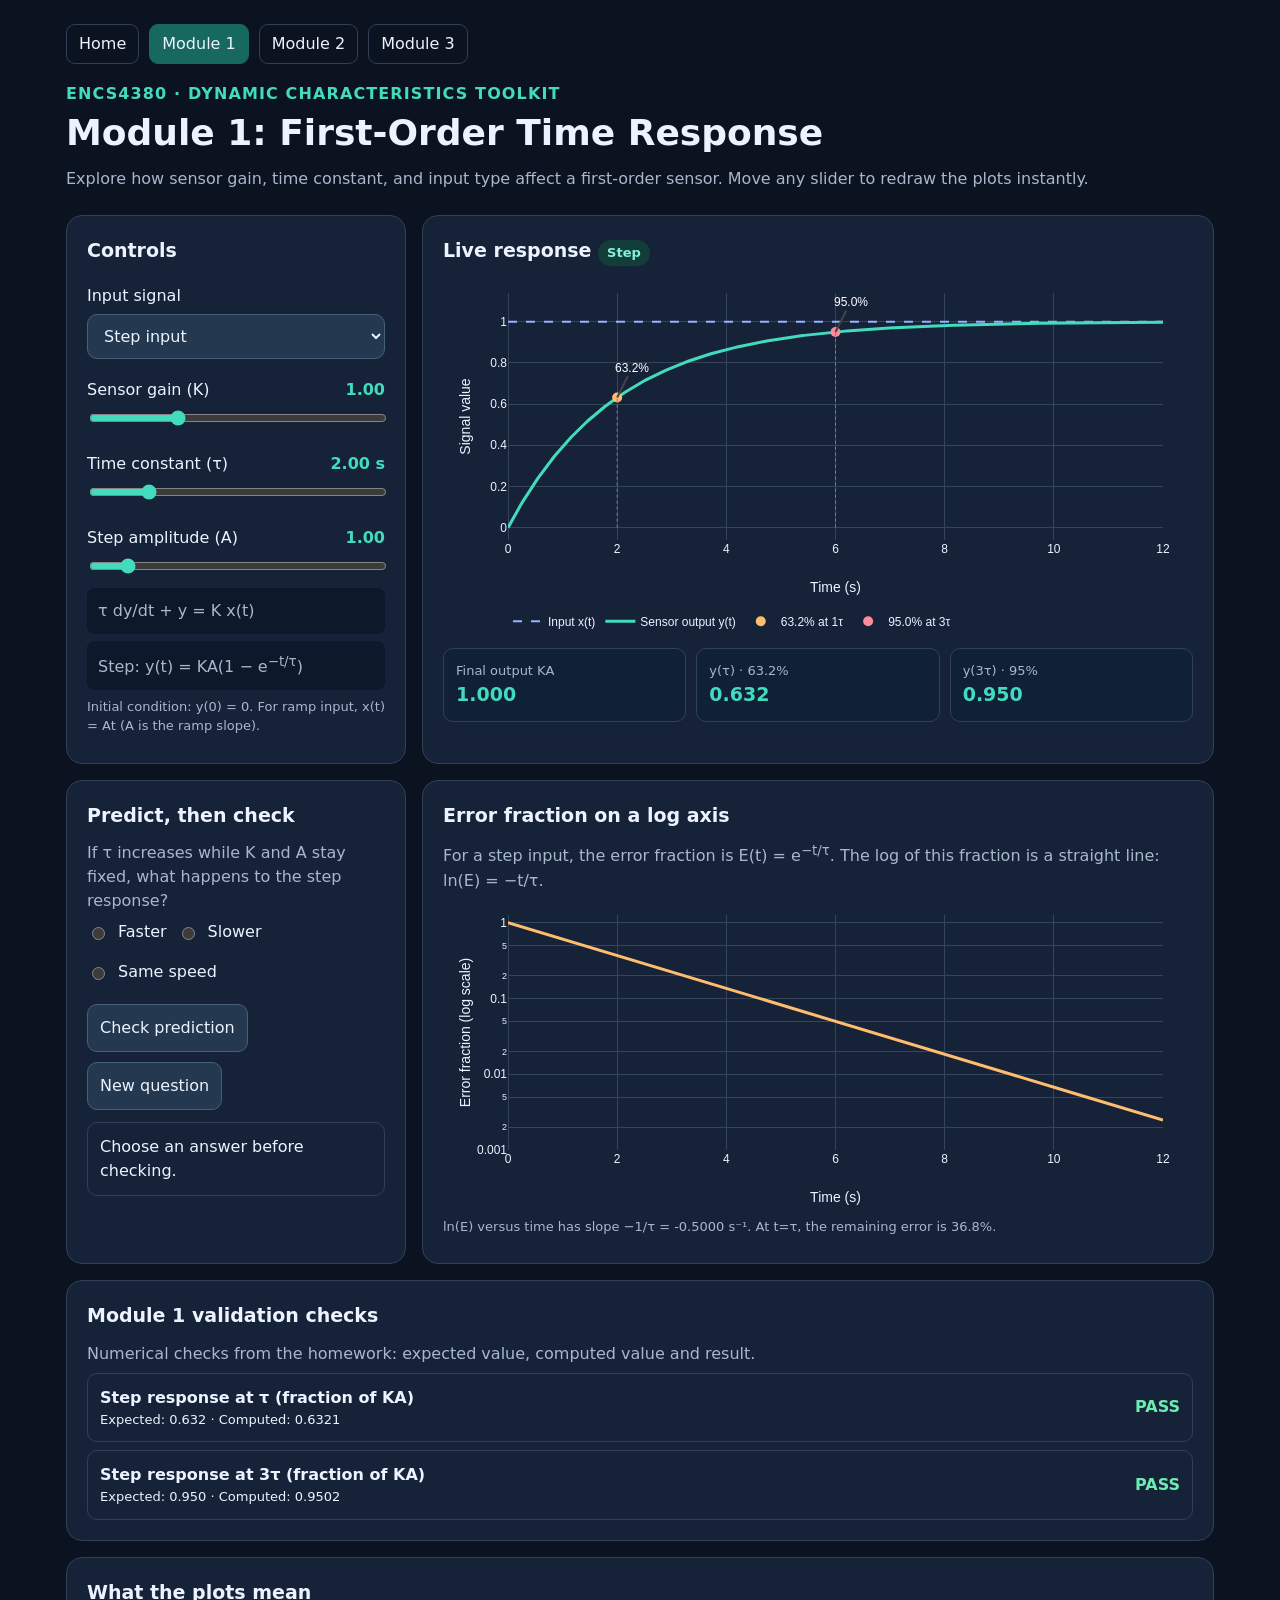
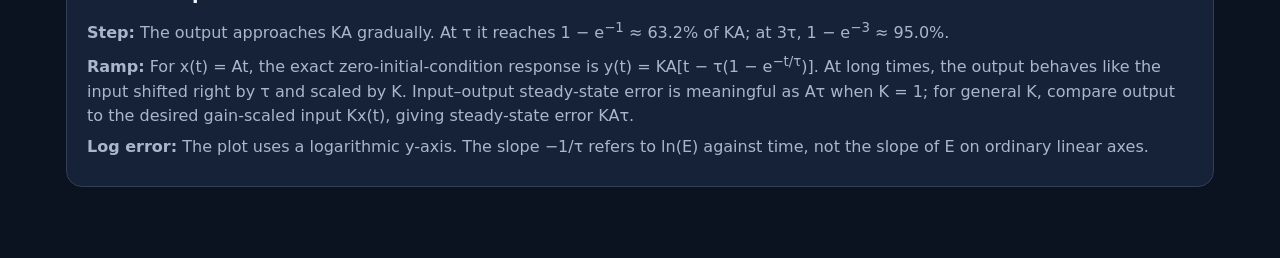
==== module1.html @ 41f108ec "Checkpoint 2" ====
<!DOCTYPE html>
<html lang="en">
<head>
<meta charset="UTF-8" />
<meta name="viewport" content="width=device-width,initial-scale=1" />
<title>ENCS4380 | Module 1 – First-Order Time Response</title>
<script src="https://cdn.plot.ly/plotly-2.35.2.min.js"></script>
<style>
:root{color-scheme:dark;--bg:#0b1220;--surface:#162238;--text:#ecf3ff;--muted:#a9b7cb;--line:#324057;--accent:#42dbbe;--orange:#ffbd6e}*{box-sizing:border-box}body{margin:0;font:16px/1.5 system-ui,Arial,sans-serif;background:var(--bg);color:var(--text)}main{max-width:1180px;margin:auto;padding:24px 16px 55px}h1{font-size:clamp(24px,4vw,36px);margin:0}h2{font-size:19px;margin:0 0 12px}p{margin:7px 0;color:var(--muted)}header{margin-bottom:24px}.eyebrow{color:var(--accent);font-weight:700;letter-spacing:.07em}.grid{display:grid;grid-template-columns:minmax(260px,340px) 1fr;gap:16px}.card{background:var(--surface);border:1px solid var(--line);border-radius:16px;padding:20px;margin-bottom:16px;min-width:0}.control{margin-top:19px}label{display:flex;justify-content:space-between;gap:10px;margin-bottom:6px}output{color:var(--accent);font-weight:700}input[type=range]{width:100%;accent-color:var(--accent)}select,button{background:#243850;border:1px solid #476079;color:var(--text);padding:11px 12px;border-radius:10px;font:inherit}select{width:100%}button{cursor:pointer}button:hover{background:#314965}.plot{height:370px;min-width:0}.smallplot{height:310px}.metrics{display:grid;grid-template-columns:repeat(3,minmax(0,1fr));gap:10px}.metric{border:1px solid var(--line);background:#102037;padding:12px;border-radius:10px}.metric span{color:var(--muted);font-size:13px;display:block}.metric strong{font-size:19px;color:var(--accent);overflow-wrap:anywhere}.hint{font-size:13px}.tag{font-size:13px;display:inline-block;background:#123d38;color:#83f2dd;padding:3px 9px;border-radius:16px}.row{display:flex;flex-wrap:wrap;align-items:center;gap:10px}.result{padding:12px;border:1px solid var(--line);border-radius:10px;margin-top:12px}.tests{display:grid;gap:8px}.test{display:grid;grid-template-columns:1fr auto;gap:12px;align-items:center;padding:12px;border-radius:10px;border:1px solid var(--line)}.pass{color:#6becb3}.fail{color:#ff9a9a}.math{padding:11px;background:#0d192a;border-radius:8px;overflow-x:auto}footer{color:var(--muted);font-size:13px}input[type=radio]{accent-color:var(--accent)}@media(max-width:760px){.grid{grid-template-columns:1fr}.plot{height:310px}.metrics{grid-template-columns:1fr 1fr}.card{padding:15px}}@media(max-width:410px){.metrics{grid-template-columns:1fr}}
.nav{display:flex;flex-wrap:wrap;gap:10px;margin-bottom:18px}.nav a{text-decoration:none;color:var(--text);padding:7px 12px;border:1px solid var(--line);border-radius:9px}.nav a.active{background:#17685f;border-color:#17685f}
</style>
</head>
<body>
<main>
<nav class="nav" aria-label="Module navigation"><a href="index.html">Home</a><a href="module1.html" class="active" aria-current="page">Module 1</a><a href="module2.html">Module 2</a><a href="module3.html">Module 3</a></nav>
<header><div class="eyebrow">ENCS4380 · DYNAMIC CHARACTERISTICS TOOLKIT</div><h1>Module 1: First-Order Time Response</h1><p>Explore how sensor gain, time constant, and input type affect a first-order sensor. Move any slider to redraw the plots instantly.</p></header>
<div class="grid"><section class="card">
<h2>Controls</h2>
<div class="control"><label for="inputType">Input signal</label><select id="inputType"><option value="step">Step input</option><option value="ramp">Ramp input</option></select></div>
<div class="control"><label for="gain">Sensor gain (K) <output id="gainValue">1.00</output></label><input id="gain" type="range" min="0.2" max="3" step="0.05" value="1"></div>
<div class="control"><label for="tau">Time constant (τ) <output id="tauValue">2.00 s</output></label><input id="tau" type="range" min="0.2" max="10" step="0.1" value="2"></div>
<div class="control"><label for="amplitude" id="amplitudeLabel">Step amplitude (A) <output id="amplitudeValue">1.00</output></label><input id="amplitude" type="range" min="0.5" max="5" step="0.1" value="1"></div>
<p class="math">τ dy/dt + y = K x(t)</p>
<p id="formula" class="math">Step: y(t) = KA(1 − e<sup>−t/τ</sup>)</p>
<p class="hint">Initial condition: y(0) = 0. For ramp input, x(t) = At (A is the ramp slope).</p>
</section>
<section class="card"><h2>Live response <span class="tag" id="modeTag">Step</span></h2><div id="responsePlot" class="plot" role="img" aria-label="Input and sensor output versus time"></div><div class="metrics" id="metrics"></div></section></div>
<div class="grid"><section class="card"><h2>Predict, then check</h2><p id="question">If τ increases while K and A stay fixed, what happens to the step response?</p><div class="row" id="answers"><label><input type="radio" name="prediction" value="faster"/> Faster</label><label><input type="radio" name="prediction" value="slower"/> Slower</label><label><input type="radio" name="prediction" value="same"/> Same speed</label></div><div class="row" style="margin-top:14px"><button id="checkPrediction">Check prediction</button><button id="newQuestion">New question</button></div><div id="predictionResult" class="result" aria-live="polite">Choose an answer before checking.</div></section>
<section class="card"><h2>Error fraction on a log axis</h2><p>For a step input, the error fraction is E(t) = e<sup>−t/τ</sup>. The log of this fraction is a straight line: ln(E) = −t/τ.</p><div id="errorPlot" class="plot smallplot" role="img" aria-label="Logarithmic error fraction versus time"></div><p id="slopeInfo" class="hint"></p></section></div>
<section class="card"><h2>Module 1 validation checks</h2><p>Numerical checks from the homework: expected value, computed value and result.</p><div id="validation" class="tests"></div></section>
<section class="card"><h2>What the plots mean</h2><p><strong>Step:</strong> The output approaches KA gradually. At τ it reaches 1 − e<sup>−1</sup> ≈ 63.2% of KA; at 3τ, 1 − e<sup>−3</sup> ≈ 95.0%.</p><p><strong>Ramp:</strong> For x(t) = At, the exact zero-initial-condition response is y(t) = KA[t − τ(1 − e<sup>−t/τ</sup>)]. At long times, the output behaves like the input shifted right by τ and scaled by K. Input–output steady-state error is meaningful as Aτ when K = 1; for general K, compare output to the desired gain-scaled input Kx(t), giving steady-state error KAτ.</p><p><strong>Log error:</strong> The plot uses a logarithmic y-axis. The slope −1/τ refers to ln(E) against time, not the slope of E on ordinary linear axes.</p></section>

</main>
<script>
'use strict';
const $ = id => document.getElementById(id);
const controls=['inputType','gain','tau','amplitude'];
const clr={paper:'#162238',plot:'#162238',font:'#ecf3ff',grid:'#34445a'};
const config={responsive:true,displaylogo:false,modeBarButtonsToRemove:['lasso2d','select2d']};
function fixed(x,d=3){return Number(x).toFixed(d)}
function layout(title,xmax,ytitle){return {paper_bgcolor:clr.paper,plot_bgcolor:clr.plot,font:{color:clr.font,size:12},margin:{l:65,r:30,t:15,b:60},xaxis:{title:'Time (s)',range:[0,xmax],gridcolor:clr.grid,zerolinecolor:clr.grid},yaxis:{title:ytitle,gridcolor:clr.grid,zerolinecolor:clr.grid},legend:{orientation:'h',y:-0.27,x:0},hovermode:'x unified'};}
function render(){
 const K=+$('gain').value,tau=+$('tau').value,A=+$('amplitude').value,isStep=$('inputType').value==='step';
 $('gainValue').textContent=fixed(K,2);$('tauValue').textContent=fixed(tau,2)+' s';$('amplitudeValue').textContent=fixed(A,2);
 $('modeTag').textContent=isStep?'Step':'Ramp';$('amplitudeLabel').firstChild.textContent=isStep?'Step amplitude (A) ':'Ramp slope (A) ';
 $('formula').innerHTML=isStep?'Step: y(t) = KA(1 − e<sup>−t/τ</sup>)':'Ramp: y(t) = KA[t − τ(1 − e<sup>−t/τ</sup>)]';
 const horizon=6*tau,N=400,t=Array.from({length:N+1},(_,i)=>horizon*i/N);
 const xin=t.map(x=>isStep?A:A*x),target=t.map(x=>isStep?K*A:K*A*x);
 const y=t.map(x=>isStep?K*A*(-Math.expm1(-x/tau)):K*A*(x+tau*Math.expm1(-x/tau)));
 const traces=[{x:t,y:xin,name:'Input x(t)',mode:'lines',line:{color:'#96b1ff',dash:'dash',width:2}},{x:t,y:y,name:'Sensor output y(t)',mode:'lines',line:{color:'#42dbbe',width:3}}];
 const shape=[],annotations=[];
 if(isStep){for(const [multiple,percent] of [[1,'63.2%'],[3,'95.0%']]){const tx=multiple*tau,ty=K*A*(1-Math.exp(-multiple));traces.push({x:[tx],y:[ty],name:percent+' at '+multiple+'τ',mode:'markers',marker:{size:10,color:multiple===1?'#ffbd6e':'#ff8a9b'},hovertemplate:'t=%{x:.3f} s<br>y=%{y:.4f}<extra></extra>'});shape.push({type:'line',x0:tx,x1:tx,y0:0,y1:ty,line:{color:'#71839e',dash:'dot',width:1}});annotations.push({x:tx,y:ty,text:percent,showarrow:true,arrowhead:0,ax:15,ay:-30,font:{color:'#fff'}});}}
 else {traces.push({x:t,y:target,name:'Ideal gain-scaled input Kx(t)',mode:'lines',line:{color:'#ffbd6e',dash:'dot',width:2}});}
 const ly=layout('',horizon,'Signal value');ly.shapes=shape;ly.annotations=annotations;
 Plotly.react('responsePlot',traces,ly,config);
 if(isStep){const yTau=K*A*(1-Math.exp(-1)),y3=K*A*(1-Math.exp(-3));$('metrics').innerHTML=`<div class="metric"><span>Final output KA</span><strong>${fixed(K*A)}</strong></div><div class="metric"><span>y(τ) · 63.2%</span><strong>${fixed(yTau)}</strong></div><div class="metric"><span>y(3τ) · 95%</span><strong>${fixed(y3)}</strong></div>`;}
 else {$('metrics').innerHTML=`<div class="metric"><span>Asymptotic ramp time lag</span><strong>${fixed(tau,2)} s</strong></div><div class="metric"><span>Steady-state error Kx − y</span><strong>${fixed(K*A*tau)}</strong></div><div class="metric"><span>Error at t = 6τ</span><strong>${fixed(K*A*tau*(1-Math.exp(-6)))}</strong></div>`;}
 const errors=t.map(x=>Math.exp(-x/tau));const l=layout('',horizon,'Error fraction E(t)');l.yaxis={title:'Error fraction (log scale)',type:'log',range:[-3,0.1],gridcolor:clr.grid};
 Plotly.react('errorPlot',[{x:t,y:errors,name:'E(t) = exp(−t/τ)',mode:'lines',line:{color:'#ffbd6e',width:3}}],l,config);
 $('slopeInfo').textContent=`ln(E) versus time has slope −1/τ = ${fixed(-1/tau,4)} s⁻¹. At t=τ, the remaining error is 36.8%.`;
 renderTests(K,A,tau);
}
function renderTests(K,A,tau){
 const first=K*A*(1-Math.exp(-1)),third=K*A*(1-Math.exp(-3));const tests=[
 ['Step response at τ (fraction of KA)',0.632, first/(K*A),Math.abs(first/(K*A)-.632)<.001],
 ['Step response at 3τ (fraction of KA)',.95,third/(K*A),Math.abs(third/(K*A)-.95)<.001],
 ];
 $('validation').innerHTML=tests.map(([name,expected,actual,ok])=>`<div class="test"><div><strong>${name}</strong><div class="hint">Expected: ${fixed(expected,3)} · Computed: ${fixed(actual,4)}</div></div><strong class="${ok?'pass':'fail'}">${ok?'PASS':'FAIL'}</strong></div>`).join('');
}
const questions=[{q:'If τ increases while K and A stay fixed, what happens to the step response?',answers:[['faster','Faster'],['slower','Slower'],['same','Same speed']],right:'slower',why:'A larger τ means slower response. Check by moving the τ slider.'},{q:'If K increases and τ stays fixed, what happens to the final step output KA?',answers:[['increase','It increases'],['decrease','It decreases'],['same','It stays the same']],right:'increase',why:'The steady-state step output is K×A, so increasing K increases its level.'},{q:'At t = 3τ, approximately how much of the final step output has been reached?',answers:[['63','63.2%'],['95','95%'],['100','100%']],right:'95',why:'1−exp(−3) ≈ 0.9502, or 95%.'}];
let qidx=0;
function newQuestion(){qidx=(qidx+1)%questions.length;const q=questions[qidx];$('question').textContent=q.q;$('answers').innerHTML=q.answers.map(([v,label])=>`<label><input type="radio" name="prediction" value="${v}"/> ${label}</label>`).join('');$('predictionResult').textContent='Choose an answer before checking.';}
$('checkPrediction').addEventListener('click',()=>{const chosen=document.querySelector('input[name="prediction"]:checked');if(!chosen){$('predictionResult').textContent='Choose one option first.';return;}const q=questions[qidx];$('predictionResult').textContent=(chosen.value===q.right?'Correct! ':'Not quite. ')+q.why;});
$('newQuestion').addEventListener('click',newQuestion);
controls.forEach(id=>$(id).addEventListener(id==='inputType'?'change':'input',render));
if(typeof Plotly!=='undefined'){render()}else{document.querySelectorAll('.plot').forEach(el=>el.textContent='Unable to load Plotly.js. Connect to the internet and reload the page.');}
</script>
</body>
</html>
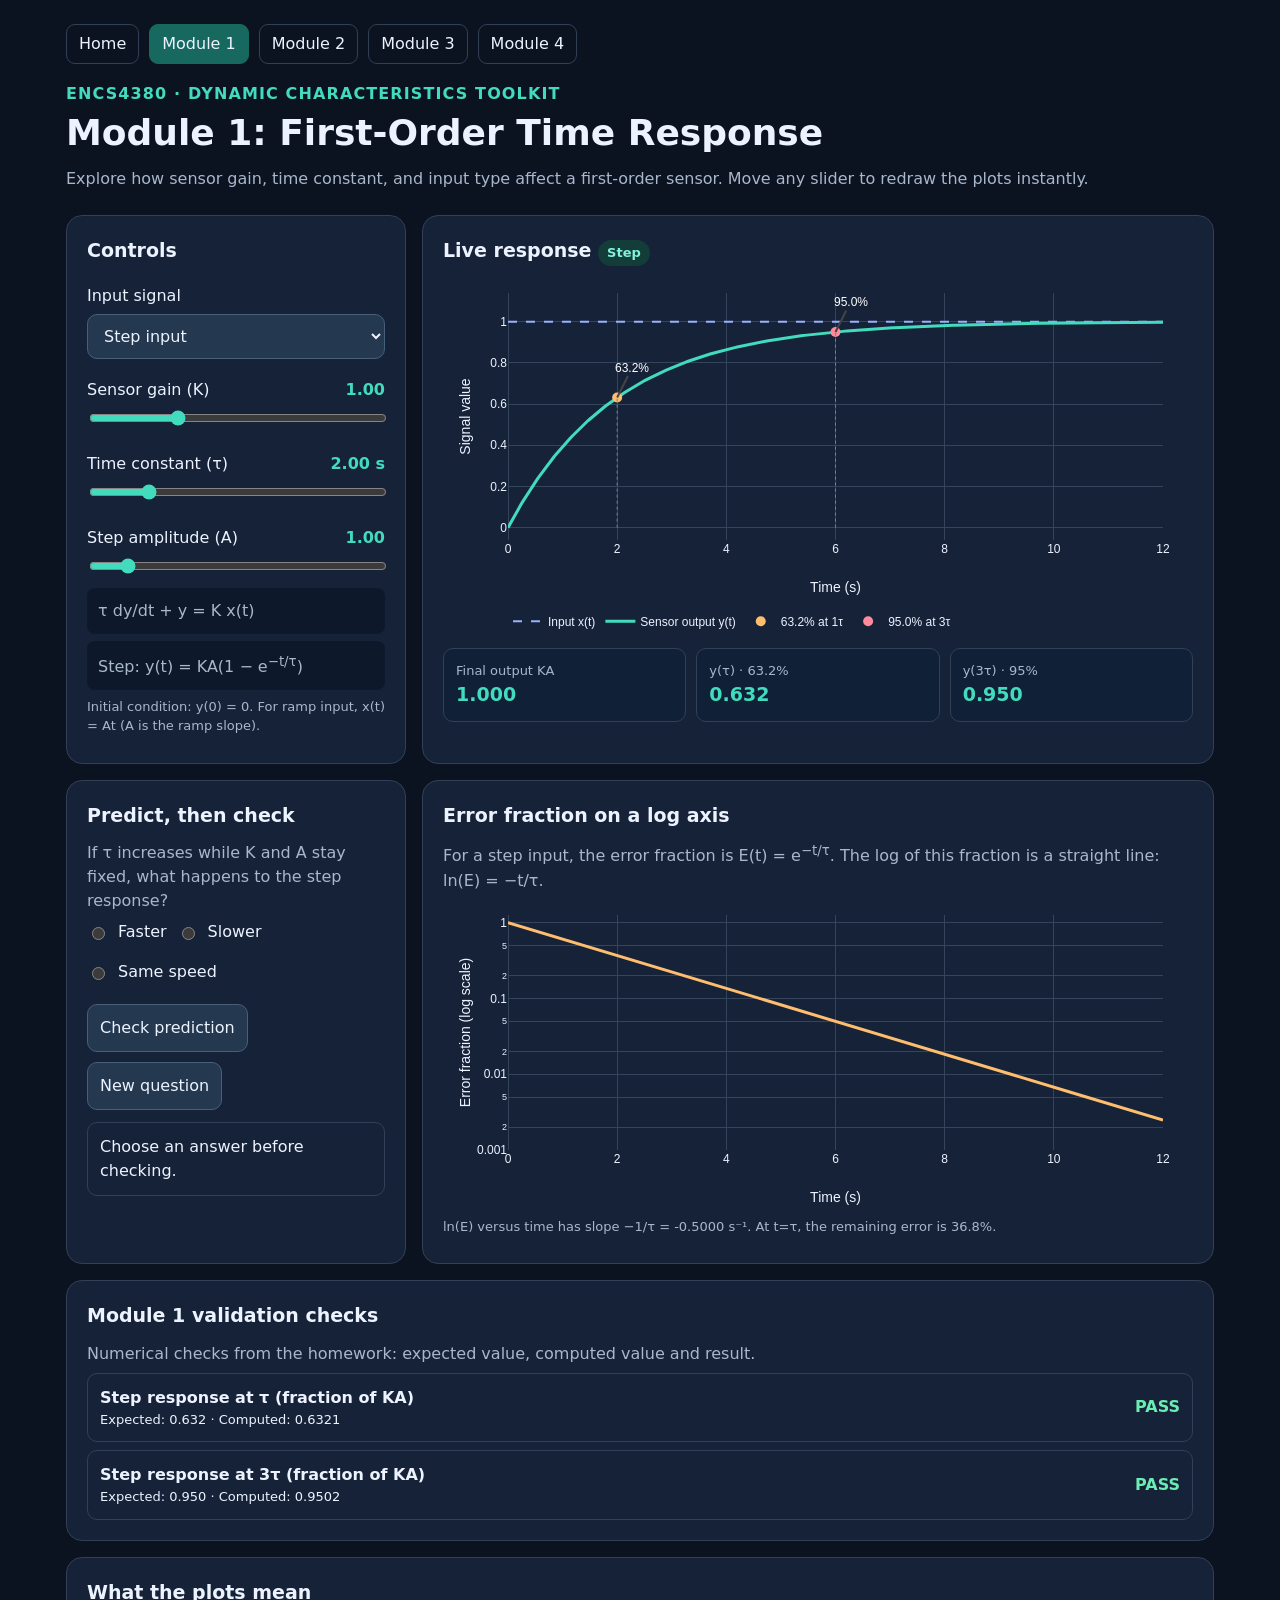
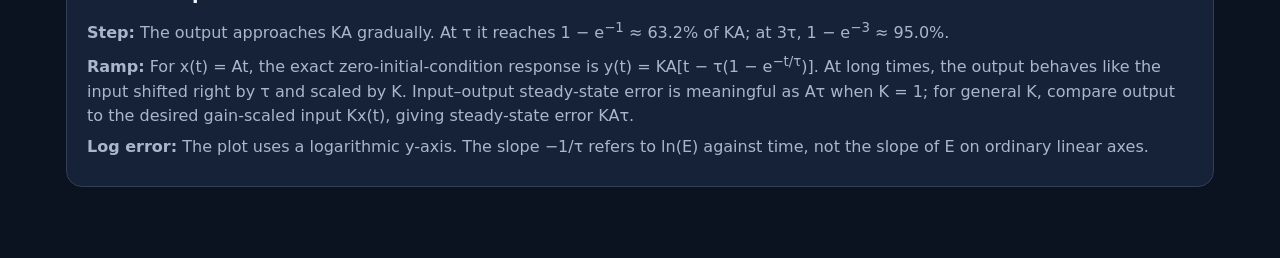
==== commit 9f7ef639: "CheckPoint 2" ====
--- a/module1.html
+++ b/module1.html
@@ -12,7 +12,7 @@
 </head>
 <body>
 <main>
-<nav class="nav" aria-label="Module navigation"><a href="index.html">Home</a><a href="module1.html" class="active" aria-current="page">Module 1</a><a href="module2.html">Module 2</a><a href="module3.html">Module 3</a></nav>
+<nav class="nav" aria-label="Module navigation"><a href="index.html">Home</a><a href="module1.html" class="active" aria-current="page">Module 1</a><a href="module2.html">Module 2</a><a href="module3.html">Module 3</a><a href="module4.html">Module 4</a></nav>
 <header><div class="eyebrow">ENCS4380 · DYNAMIC CHARACTERISTICS TOOLKIT</div><h1>Module 1: First-Order Time Response</h1><p>Explore how sensor gain, time constant, and input type affect a first-order sensor. Move any slider to redraw the plots instantly.</p></header>
 <div class="grid"><section class="card">
 <h2>Controls</h2>
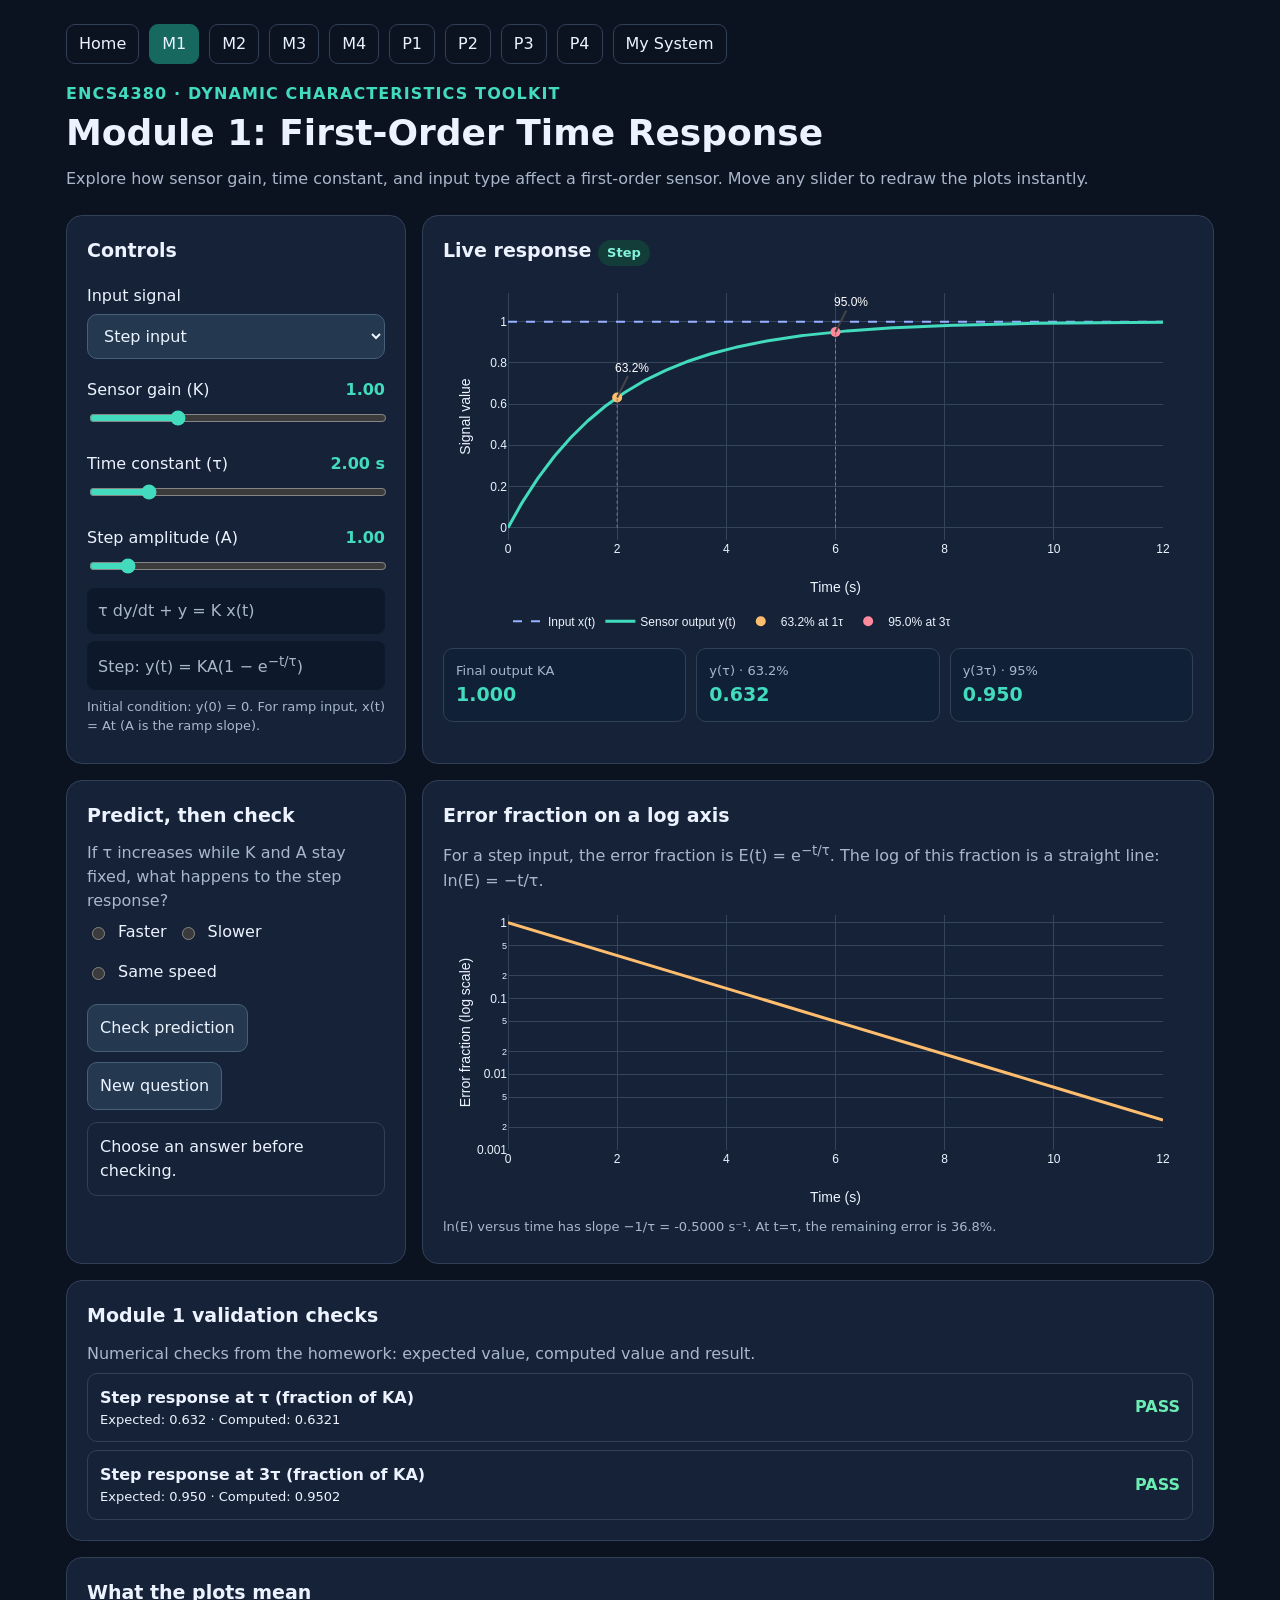
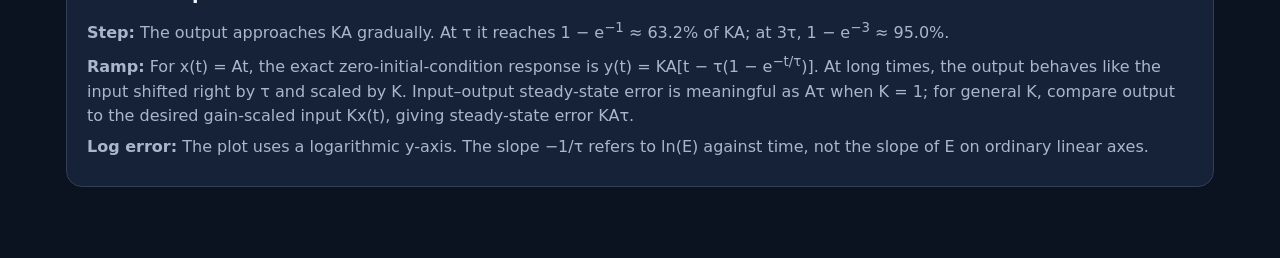
==== commit c1a76b4e: "Add files via upload" ====
--- a/module1.html
+++ b/module1.html
@@ -12,7 +12,7 @@
 </head>
 <body>
 <main>
-<nav class="nav" aria-label="Module navigation"><a href="index.html">Home</a><a href="module1.html" class="active" aria-current="page">Module 1</a><a href="module2.html">Module 2</a><a href="module3.html">Module 3</a><a href="module4.html">Module 4</a></nav>
+<nav class="nav" aria-label="Module navigation"><a href="index.html">Home</a><a href="module1.html" class="active" aria-current="page">Module 1</a><a href="module2.html">Module 2</a><a href="module3.html">Module 3</a><a href="module4.html">Module 4</a><a href="p1.html">P1</a><a href="p2.html">P2</a></nav>
 <header><div class="eyebrow">ENCS4380 · DYNAMIC CHARACTERISTICS TOOLKIT</div><h1>Module 1: First-Order Time Response</h1><p>Explore how sensor gain, time constant, and input type affect a first-order sensor. Move any slider to redraw the plots instantly.</p></header>
 <div class="grid"><section class="card">
 <h2>Controls</h2>
@@ -75,5 +75,5 @@
 controls.forEach(id=>$(id).addEventListener(id==='inputType'?'change':'input',render));
 if(typeof Plotly!=='undefined'){render()}else{document.querySelectorAll('.plot').forEach(el=>el.textContent='Unable to load Plotly.js. Connect to the internet and reload the page.');}
 </script>
-</body>
+<script src="navigation.js"></script></body>
 </html>
